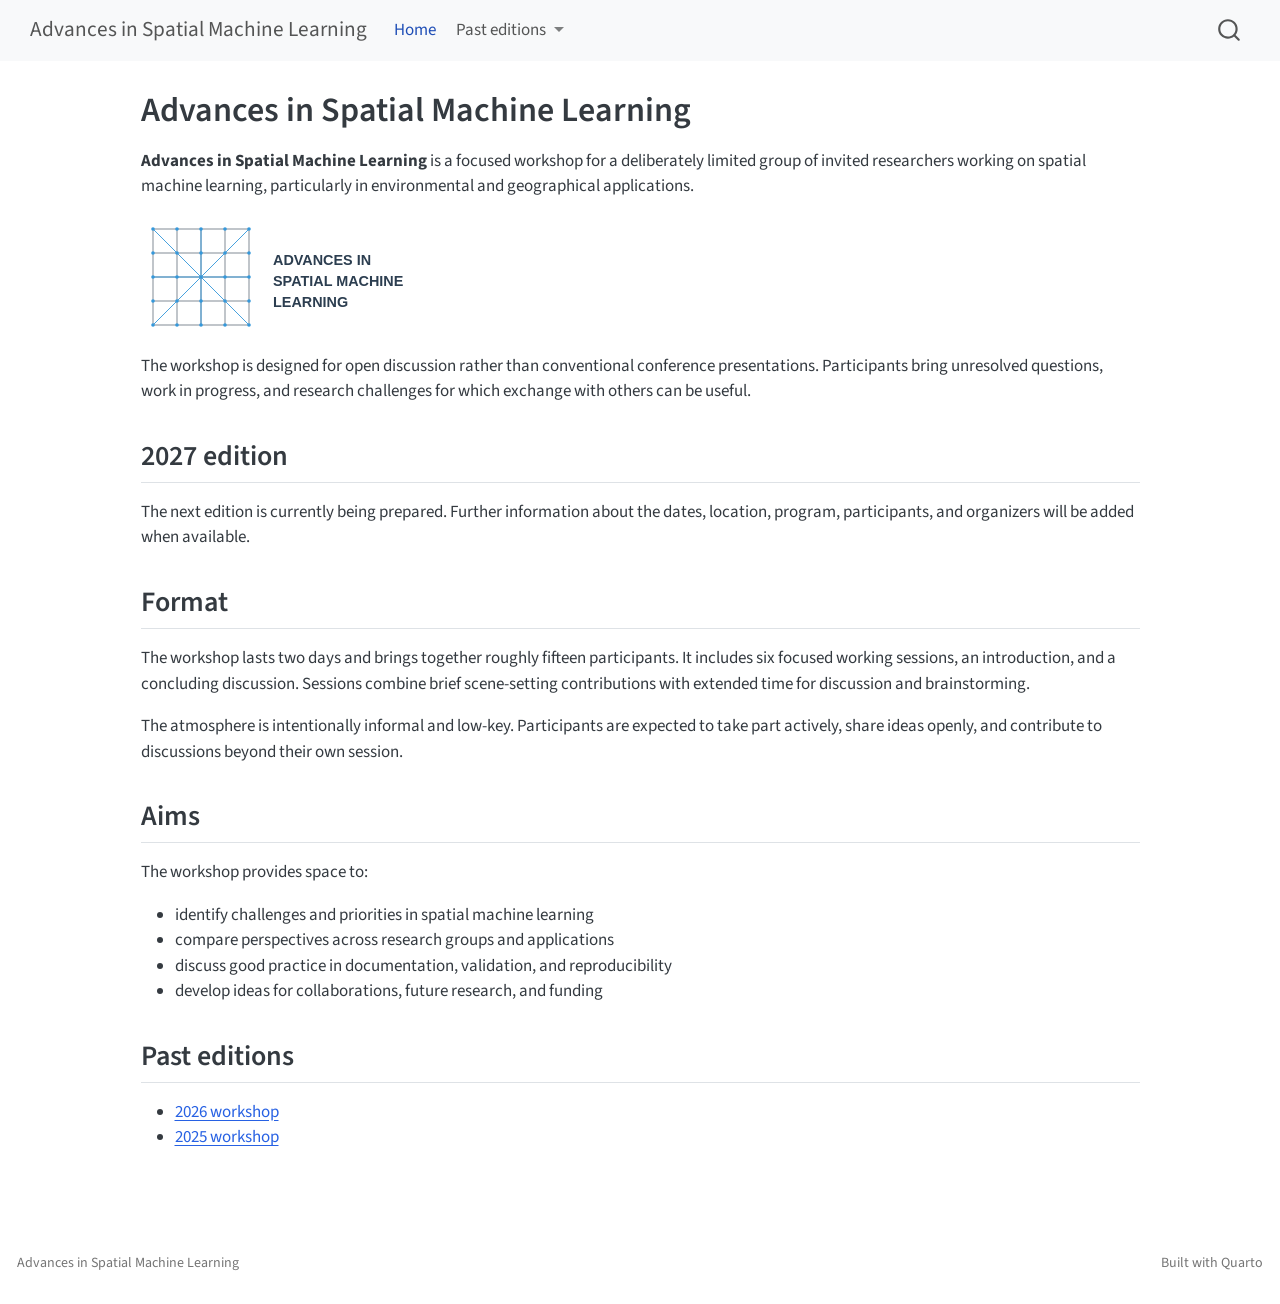
==== index.html @ 5c898c76 "Built site for gh-pages" ====
<!DOCTYPE html>
<html xmlns="http://www.w3.org/1999/xhtml" lang="en" xml:lang="en"><head>

<meta charset="utf-8">
<meta name="generator" content="quarto-1.10.18">

<meta name="viewport" content="width=device-width, initial-scale=1.0, user-scalable=yes">


<title>Advances in Spatial Machine Learning</title>
<style>
/* Default styles provided by pandoc.
** See https://pandoc.org/MANUAL.html#variables-for-html for config info.
*/
span.smallcaps{font-variant: small-caps;}
div.columns{display: flex; gap: 1.5em;}
div.column{flex: auto;}
@media screen {
div.columns{gap: min(4vw, 1.5em);}
div.column{overflow-x: auto;}
}
div.hanging-indent{margin-left: 1.5em; text-indent: -1.5em;}
ul.task-list{list-style: none;}
ul.task-list li input[type="checkbox"] {
  width: 0.8em;
  margin: 0 0.8em 0.2em -1em; /* quarto-specific, see https://github.com/quarto-dev/quarto-cli/issues/4556 */ 
  vertical-align: middle;
}
</style>


<script src="site_libs/quarto-nav/quarto-nav.js"></script>
<script src="site_libs/quarto-nav/headroom.min.js"></script>
<script src="site_libs/clipboard/clipboard.min.js"></script>
<script src="site_libs/quarto-search/autocomplete.umd.js"></script>
<script src="site_libs/quarto-search/fuse.min.js"></script>
<script src="site_libs/quarto-search/quarto-search.js"></script>
<meta name="quarto:offset" content="./">
<script src="site_libs/quarto-html/quarto.js" type="module"></script>
<script src="site_libs/quarto-html/tabsets/tabsets.js" type="module"></script>
<script src="site_libs/quarto-html/popper.min.js"></script>
<script src="site_libs/quarto-html/tippy.umd.min.js"></script>
<script src="site_libs/quarto-html/anchor.min.js"></script>
<link href="site_libs/quarto-html/tippy.css" rel="stylesheet">
<link href="site_libs/quarto-html/quarto-syntax-highlighting-64a204ab8560d761af7679ceaba22944.css" rel="stylesheet" id="quarto-text-highlighting-styles">
<script src="site_libs/bootstrap/bootstrap.min.js"></script>
<link href="site_libs/bootstrap/bootstrap-icons.css" rel="stylesheet">
<link href="site_libs/bootstrap/bootstrap-1e3fdc4ff9a377f138e6181d6a4bac58.min.css" rel="stylesheet" append-hash="true" id="quarto-bootstrap" data-mode="light">
<script id="quarto-search-options" type="application/json">{
  "location": "navbar",
  "copy-button": false,
  "collapse-after": 3,
  "panel-placement": "end",
  "type": "overlay",
  "limit": 50,
  "keyboard-shortcut": [
    "f",
    "/",
    "s"
  ],
  "show-item-context": false,
  "language": {
    "search-no-results-text": "No results",
    "search-matching-documents-text": "matching documents",
    "search-copy-link-title": "Copy link to search",
    "search-hide-matches-text": "Hide additional matches",
    "search-more-match-text": "more match in this document",
    "search-more-matches-text": "more matches in this document",
    "search-clear-button-title": "Clear",
    "search-text-placeholder": "",
    "search-detached-cancel-button-title": "Cancel",
    "search-submit-button-title": "Submit",
    "search-label": "Search"
  }
}</script>


<link rel="stylesheet" href="styles.css">
</head>

<body class="nav-fixed fullcontent quarto-light">

<div id="quarto-search-results"></div>
  <header id="quarto-header" class="headroom fixed-top">
    <nav class="navbar navbar-expand-lg " data-bs-theme="dark">
      <div class="navbar-container container-fluid">
      <div class="navbar-brand-container mx-auto">
    <a class="navbar-brand" href="./index.html">
    <span class="navbar-title">Advances in Spatial Machine Learning</span>
    </a>
  </div>
            <div id="quarto-search" class="" title="Search"></div>
          <button class="navbar-toggler" type="button" data-bs-toggle="collapse" data-bs-target="#navbarCollapse" aria-controls="navbarCollapse" role="menu" aria-expanded="false" aria-label="Toggle navigation" onclick="if (window.quartoToggleHeadroom) { window.quartoToggleHeadroom(); }">
  <span class="navbar-toggler-icon"></span>
</button>
          <div class="collapse navbar-collapse" id="navbarCollapse">
            <ul class="navbar-nav navbar-nav-scroll me-auto">
  <li class="nav-item">
    <a class="nav-link active" href="./index.html" aria-current="page"> 
<span class="menu-text">Home</span></a>
  </li>  
  <li class="nav-item dropdown ">
    <a class="nav-link dropdown-toggle" href="#" id="nav-menu-past-editions" role="link" data-bs-toggle="dropdown" aria-expanded="false">
 <span class="menu-text">Past editions</span>
    </a>
    <ul class="dropdown-menu" aria-labelledby="nav-menu-past-editions">    
        <li>
    <a class="dropdown-item" href="./2026.html">
 <span class="dropdown-text">2026 workshop</span></a>
  </li>  
        <li>
    <a class="dropdown-item" href="./2025.html">
 <span class="dropdown-text">2025 workshop</span></a>
  </li>  
    </ul>
  </li>
</ul>
          </div> <!-- /navcollapse -->
            <div class="quarto-navbar-tools">
</div>
      </div> <!-- /container-fluid -->
    </nav>
</header>
<!-- content -->
<div id="quarto-content" class="quarto-container page-columns page-rows-contents page-layout-article page-navbar">
<!-- sidebar -->
<!-- margin-sidebar -->
    
<!-- main -->
<main class="content" id="quarto-document-content">

<header id="title-block-header" class="quarto-title-block default">
<div class="quarto-title">
<h1 class="title">Advances in Spatial Machine Learning</h1>
</div>



<div class="quarto-title-meta">

    
  
    
  </div>
  


</header>


<p><strong>Advances in Spatial Machine Learning</strong> is a focused workshop for a deliberately limited group of invited researchers working on spatial machine learning, particularly in environmental and geographical applications.</p>
<p><img src="figs/spatial-ml-logo-horizontal.svg" class="img-fluid" alt="Advances in Spatial Machine Learning workshop logo" width="300"></p>
<p>The workshop is designed for open discussion rather than conventional conference presentations. Participants bring unresolved questions, work in progress, and research challenges for which exchange with others can be useful.</p>
<section id="edition" class="level2">
<h2 class="anchored" data-anchor-id="edition">2027 edition</h2>
<p>The next edition is currently being prepared. Further information about the dates, location, program, participants, and organizers will be added when available.</p>
</section>
<section id="format" class="level2">
<h2 class="anchored" data-anchor-id="format">Format</h2>
<p>The workshop lasts two days and brings together roughly fifteen participants. It includes six focused working sessions, an introduction, and a concluding discussion. Sessions combine brief scene-setting contributions with extended time for discussion and brainstorming.</p>
<p>The atmosphere is intentionally informal and low-key. Participants are expected to take part actively, share ideas openly, and contribute to discussions beyond their own session.</p>
</section>
<section id="aims" class="level2">
<h2 class="anchored" data-anchor-id="aims">Aims</h2>
<p>The workshop provides space to:</p>
<ul>
<li>identify challenges and priorities in spatial machine learning</li>
<li>compare perspectives across research groups and applications</li>
<li>discuss good practice in documentation, validation, and reproducibility</li>
<li>develop ideas for collaborations, future research, and funding</li>
</ul>
</section>
<section id="past-editions" class="level2">
<h2 class="anchored" data-anchor-id="past-editions">Past editions</h2>
<ul>
<li><a href="./2026.html">2026 workshop</a></li>
<li><a href="./2025.html">2025 workshop</a></li>
</ul>


</section>

</main> <!-- /main -->
<script id="quarto-html-after-body" type="application/javascript">
  window.document.addEventListener("DOMContentLoaded", function (event) {
    const icon = "";
    const anchorJS = new window.AnchorJS();
    anchorJS.options = {
      placement: 'right',
      icon: icon
    };
    anchorJS.add('.anchored');
    const isCodeAnnotation = (el) => {
      for (const clz of el.classList) {
        if (clz.startsWith('code-annotation-')) {                     
          return true;
        }
      }
      return false;
    }
    const onCopySuccess = function(e) {
      // button target
      const button = e.trigger;
      // don't keep focus
      button.blur();
      // flash "checked"
      button.classList.add('code-copy-button-checked');
      var currentTitle = button.getAttribute("title");
      button.setAttribute("title", "Copied!");
      let tooltip;
      if (window.bootstrap) {
        button.setAttribute("data-bs-toggle", "tooltip");
        button.setAttribute("data-bs-placement", "left");
        button.setAttribute("data-bs-title", "Copied!");
        tooltip = new bootstrap.Tooltip(button, 
          { trigger: "manual", 
            customClass: "code-copy-button-tooltip",
            offset: [0, -8]});
        tooltip.show();    
      }
      setTimeout(function() {
        if (tooltip) {
          tooltip.hide();
          button.removeAttribute("data-bs-title");
          button.removeAttribute("data-bs-toggle");
          button.removeAttribute("data-bs-placement");
        }
        button.setAttribute("title", currentTitle);
        button.classList.remove('code-copy-button-checked');
      }, 1000);
      // clear code selection
      e.clearSelection();
    }
    const getTextToCopy = function(trigger) {
      const outerScaffold = trigger.parentElement.cloneNode(true);
      const codeEl = outerScaffold.querySelector('code');
      for (const childEl of codeEl.children) {
        if (isCodeAnnotation(childEl)) {
          childEl.remove();
        }
      }
      return codeEl.innerText;
    }
    const clipboard = new window.ClipboardJS('.code-copy-button:not([data-in-quarto-modal])', {
      text: getTextToCopy
    });
    clipboard.on('success', onCopySuccess);
    if (window.document.getElementById('quarto-embedded-source-code-modal')) {
      const clipboardModal = new window.ClipboardJS('.code-copy-button[data-in-quarto-modal]', {
        text: getTextToCopy,
        container: window.document.getElementById('quarto-embedded-source-code-modal')
      });
      clipboardModal.on('success', onCopySuccess);
    }
      var localhostRegex = new RegExp(/^(?:http|https):\/\/localhost\:?[0-9]*\//);
      var mailtoRegex = new RegExp(/^mailto:/);
        var filterRegex = new RegExp("https:\/\/advsml\.github\.io\/");
      var isInternal = (href) => {
          return filterRegex.test(href) || localhostRegex.test(href) || mailtoRegex.test(href);
      }
      // Inspect non-navigation links and adorn them if external
     var links = window.document.querySelectorAll('a[href]:not(.nav-link):not(.navbar-brand):not(.toc-action):not(.sidebar-link):not(.sidebar-item-toggle):not(.pagination-link):not(.no-external):not([aria-hidden]):not(.dropdown-item):not(.quarto-navigation-tool):not(.about-link)');
      for (var i=0; i<links.length; i++) {
        const link = links[i];
        if (!isInternal(link.href)) {
          // undo the damage that might have been done by quarto-nav.js in the case of
          // links that we want to consider external
          if (link.dataset.originalHref !== undefined) {
            link.href = link.dataset.originalHref;
          }
        }
      }
    function tippyHover(el, contentFn, onTriggerFn, onUntriggerFn) {
      const config = {
        allowHTML: true,
        maxWidth: 500,
        delay: 100,
        arrow: false,
        appendTo: function(el) {
            return el.parentElement;
        },
        interactive: true,
        interactiveBorder: 10,
        theme: 'quarto',
        placement: 'bottom-start',
      };
      if (contentFn) {
        config.content = contentFn;
      }
      if (onTriggerFn) {
        config.onTrigger = onTriggerFn;
      }
      if (onUntriggerFn) {
        config.onUntrigger = onUntriggerFn;
      }
      window.tippy(el, config); 
    }
    const noterefs = window.document.querySelectorAll('a[role="doc-noteref"]');
    for (var i=0; i<noterefs.length; i++) {
      const ref = noterefs[i];
      tippyHover(ref, function() {
        // use id or data attribute instead here
        let href = ref.getAttribute('data-footnote-href') || ref.getAttribute('href');
        try { href = new URL(href).hash; } catch {}
        const id = href.replace(/^#\/?/, "");
        const note = window.document.getElementById(id);
        if (note) {
          return note.innerHTML;
        } else {
          return "";
        }
      });
    }
    const xrefs = window.document.querySelectorAll('a.quarto-xref');
    const processXRef = (id, note) => {
      // Strip column container classes
      const stripColumnClz = (el) => {
        el.classList.remove("page-full", "page-columns");
        if (el.children) {
          for (const child of el.children) {
            stripColumnClz(child);
          }
        }
      }
      stripColumnClz(note)
      if (id === null || id.startsWith('sec-')) {
        // Special case sections, only their first couple elements
        const container = document.createElement("div");
        if (note.children && note.children.length > 2) {
          container.appendChild(note.children[0].cloneNode(true));
          for (let i = 1; i < note.children.length; i++) {
            const child = note.children[i];
            if (child.tagName === "P" && child.innerText === "") {
              continue;
            } else {
              container.appendChild(child.cloneNode(true));
              break;
            }
          }
          if (window.Quarto?.typesetMath) {
            window.Quarto.typesetMath(container);
          }
          return container.innerHTML
        } else {
          if (window.Quarto?.typesetMath) {
            window.Quarto.typesetMath(note);
          }
          return note.innerHTML;
        }
      } else {
        // Remove any anchor links if they are present
        const anchorLink = note.querySelector('a.anchorjs-link');
        if (anchorLink) {
          anchorLink.remove();
        }
        if (window.Quarto?.typesetMath) {
          window.Quarto.typesetMath(note);
        }
        if (note.classList.contains("callout")) {
          return note.outerHTML;
        } else {
          return note.innerHTML;
        }
      }
    }
    for (var i=0; i<xrefs.length; i++) {
      const xref = xrefs[i];
      tippyHover(xref, undefined, function(instance) {
        instance.disable();
        let url = xref.getAttribute('href');
        let hash = undefined; 
        if (url.startsWith('#')) {
          hash = url;
        } else {
          try { hash = new URL(url).hash; } catch {}
        }
        if (hash) {
          const id = hash.replace(/^#\/?/, "");
          const note = window.document.getElementById(id);
          if (note !== null) {
            try {
              const html = processXRef(id, note.cloneNode(true));
              instance.setContent(html);
            } finally {
              instance.enable();
              instance.show();
            }
          } else {
            // See if we can fetch this
            fetch(url.split('#')[0])
            .then(res => res.text())
            .then(html => {
              const parser = new DOMParser();
              const htmlDoc = parser.parseFromString(html, "text/html");
              const note = htmlDoc.getElementById(id);
              if (note !== null) {
                const html = processXRef(id, note);
                instance.setContent(html);
              } 
            }).finally(() => {
              instance.enable();
              instance.show();
            });
          }
        } else {
          // See if we can fetch a full url (with no hash to target)
          // This is a special case and we should probably do some content thinning / targeting
          fetch(url)
          .then(res => res.text())
          .then(html => {
            const parser = new DOMParser();
            const htmlDoc = parser.parseFromString(html, "text/html");
            const note = htmlDoc.querySelector('main.content');
            if (note !== null) {
              // This should only happen for chapter cross references
              // (since there is no id in the URL)
              // remove the first header
              if (note.children.length > 0 && note.children[0].tagName === "HEADER") {
                note.children[0].remove();
              }
              const html = processXRef(null, note);
              instance.setContent(html);
            } 
          }).finally(() => {
            instance.enable();
            instance.show();
          });
        }
      }, function(instance) {
      });
    }
        let selectedAnnoteEl;
        const selectorForAnnotation = ( cell, annotation) => {
          let cellAttr = 'data-code-cell="' + cell + '"';
          let lineAttr = 'data-code-annotation="' +  annotation + '"';
          const selector = 'span[' + cellAttr + '][' + lineAttr + ']';
          return selector;
        }
        const selectCodeLines = (annoteEl) => {
          const doc = window.document;
          const targetCell = annoteEl.getAttribute("data-target-cell");
          const targetAnnotation = annoteEl.getAttribute("data-target-annotation");
          const annoteSpan = window.document.querySelector(selectorForAnnotation(targetCell, targetAnnotation));
          const lines = annoteSpan.getAttribute("data-code-lines").split(",");
          const lineIds = lines.map((line) => {
            return targetCell + "-" + line;
          })
          let top = null;
          let height = null;
          let parent = null;
          if (lineIds.length > 0) {
              //compute the position of the single el (top and bottom and make a div)
              const el = window.document.getElementById(lineIds[0]);
              top = el.offsetTop;
              height = el.offsetHeight;
              parent = el.parentElement.parentElement;
            if (lineIds.length > 1) {
              const lastEl = window.document.getElementById(lineIds[lineIds.length - 1]);
              const bottom = lastEl.offsetTop + lastEl.offsetHeight;
              height = bottom - top;
            }
            if (top !== null && height !== null && parent !== null) {
              // cook up a div (if necessary) and position it 
              let div = window.document.getElementById("code-annotation-line-highlight");
              if (div === null) {
                div = window.document.createElement("div");
                div.setAttribute("id", "code-annotation-line-highlight");
                div.style.position = 'absolute';
                parent.appendChild(div);
              }
              div.style.top = top - 2 + "px";
              div.style.height = height + 4 + "px";
              div.style.left = 0;
              let gutterDiv = window.document.getElementById("code-annotation-line-highlight-gutter");
              if (gutterDiv === null) {
                gutterDiv = window.document.createElement("div");
                gutterDiv.setAttribute("id", "code-annotation-line-highlight-gutter");
                gutterDiv.style.position = 'absolute';
                const codeCell = window.document.getElementById(targetCell);
                const gutter = codeCell.querySelector('.code-annotation-gutter');
                gutter.appendChild(gutterDiv);
              }
              gutterDiv.style.top = top - 2 + "px";
              gutterDiv.style.height = height + 4 + "px";
            }
            selectedAnnoteEl = annoteEl;
          }
        };
        const unselectCodeLines = () => {
          const elementsIds = ["code-annotation-line-highlight", "code-annotation-line-highlight-gutter"];
          elementsIds.forEach((elId) => {
            const div = window.document.getElementById(elId);
            if (div) {
              div.remove();
            }
          });
          selectedAnnoteEl = undefined;
        };
          // Handle positioning of the toggle
      window.addEventListener(
        "resize",
        throttle(() => {
          elRect = undefined;
          if (selectedAnnoteEl) {
            selectCodeLines(selectedAnnoteEl);
          }
        }, 10)
      );
      function throttle(fn, ms) {
      let throttle = false;
      let timer;
        return (...args) => {
          if(!throttle) { // first call gets through
              fn.apply(this, args);
              throttle = true;
          } else { // all the others get throttled
              if(timer) clearTimeout(timer); // cancel #2
              timer = setTimeout(() => {
                fn.apply(this, args);
                timer = throttle = false;
              }, ms);
          }
        };
      }
        // Attach click handler to the DT
        const annoteDls = window.document.querySelectorAll('dt[data-target-cell]');
        for (const annoteDlNode of annoteDls) {
          annoteDlNode.addEventListener('click', (event) => {
            const clickedEl = event.target;
            if (clickedEl !== selectedAnnoteEl) {
              unselectCodeLines();
              const activeEl = window.document.querySelector('dt[data-target-cell].code-annotation-active');
              if (activeEl) {
                activeEl.classList.remove('code-annotation-active');
              }
              selectCodeLines(clickedEl);
              clickedEl.classList.add('code-annotation-active');
            } else {
              // Unselect the line
              unselectCodeLines();
              clickedEl.classList.remove('code-annotation-active');
            }
          });
        }
    const findCites = (el) => {
      const parentEl = el.parentElement;
      if (parentEl) {
        const cites = parentEl.dataset.cites;
        if (cites) {
          return {
            el,
            cites: cites.split(' ')
          };
        } else {
          return findCites(el.parentElement)
        }
      } else {
        return undefined;
      }
    };
    var bibliorefs = window.document.querySelectorAll('a[role="doc-biblioref"]');
    for (var i=0; i<bibliorefs.length; i++) {
      const ref = bibliorefs[i];
      const citeInfo = findCites(ref);
      if (citeInfo) {
        tippyHover(citeInfo.el, function() {
          var popup = window.document.createElement('div');
          citeInfo.cites.forEach(function(cite) {
            var citeDiv = window.document.createElement('div');
            citeDiv.classList.add('hanging-indent');
            citeDiv.classList.add('csl-entry');
            var biblioDiv = window.document.getElementById('ref-' + cite);
            if (biblioDiv) {
              citeDiv.innerHTML = biblioDiv.innerHTML;
            }
            popup.appendChild(citeDiv);
          });
          return popup.innerHTML;
        });
      }
    }
  });
  </script>
</div> <!-- /content -->
<footer class="footer">
  <div class="nav-footer">
    <div class="nav-footer-left">
<p>Advances in Spatial Machine Learning</p>
</div>   
    <div class="nav-footer-center">
      &nbsp;
    </div>
    <div class="nav-footer-right">
<p>Built with Quarto</p>
</div>
  </div>
</footer>




</body></html>
---- site_libs/quarto-html/tippy.css ----
.tippy-box[data-animation=fade][data-state=hidden]{opacity:0}[data-tippy-root]{max-width:calc(100vw - 10px)}.tippy-box{position:relative;background-color:#333;color:#fff;border-radius:4px;font-size:14px;line-height:1.4;white-space:normal;outline:0;transition-property:transform,visibility,opacity}.tippy-box[data-placement^=top]>.tippy-arrow{bottom:0}.tippy-box[data-placement^=top]>.tippy-arrow:before{bottom:-7px;left:0;border-width:8px 8px 0;border-top-color:initial;transform-origin:center top}.tippy-box[data-placement^=bottom]>.tippy-arrow{top:0}.tippy-box[data-placement^=bottom]>.tippy-arrow:before{top:-7px;left:0;border-width:0 8px 8px;border-bottom-color:initial;transform-origin:center bottom}.tippy-box[data-placement^=left]>.tippy-arrow{right:0}.tippy-box[data-placement^=left]>.tippy-arrow:before{border-width:8px 0 8px 8px;border-left-color:initial;right:-7px;transform-origin:center left}.tippy-box[data-placement^=right]>.tippy-arrow{left:0}.tippy-box[data-placement^=right]>.tippy-arrow:before{left:-7px;border-width:8px 8px 8px 0;border-right-color:initial;transform-origin:center right}.tippy-box[data-inertia][data-state=visible]{transition-timing-function:cubic-bezier(.54,1.5,.38,1.11)}.tippy-arrow{width:16px;height:16px;color:#333}.tippy-arrow:before{content:"";position:absolute;border-color:transparent;border-style:solid}.tippy-content{position:relative;padding:5px 9px;z-index:1}
---- site_libs/quarto-html/quarto-syntax-highlighting-64a204ab8560d761af7679ceaba22944.css ----
/* quarto syntax highlight colors */
:root {
  --quarto-hl-ot-color: #003B4F;
  --quarto-hl-at-color: #657422;
  --quarto-hl-ss-color: #20794D;
  --quarto-hl-an-color: #5E5E5E;
  --quarto-hl-fu-color: #4758AB;
  --quarto-hl-st-color: #20794D;
  --quarto-hl-cf-color: #003B4F;
  --quarto-hl-op-color: #5E5E5E;
  --quarto-hl-er-color: #AD0000;
  --quarto-hl-bn-color: #AD0000;
  --quarto-hl-al-color: #AD0000;
  --quarto-hl-va-color: #111111;
  --quarto-hl-bu-color: inherit;
  --quarto-hl-ex-color: inherit;
  --quarto-hl-pp-color: #AD0000;
  --quarto-hl-in-color: #5E5E5E;
  --quarto-hl-vs-color: #20794D;
  --quarto-hl-wa-color: #5E5E5E;
  --quarto-hl-do-color: #5E5E5E;
  --quarto-hl-im-color: #00769E;
  --quarto-hl-ch-color: #20794D;
  --quarto-hl-dt-color: #AD0000;
  --quarto-hl-fl-color: #AD0000;
  --quarto-hl-co-color: #5E5E5E;
  --quarto-hl-cv-color: #5E5E5E;
  --quarto-hl-cn-color: #8f5902;
  --quarto-hl-sc-color: #5E5E5E;
  --quarto-hl-dv-color: #AD0000;
  --quarto-hl-kw-color: #003B4F;
}

/* other quarto variables */
:root {
  --quarto-font-monospace: SFMono-Regular, Menlo, Monaco, Consolas, "Liberation Mono", "Courier New", monospace;
}

/* syntax highlight based on Pandoc's rules */
pre > code.sourceCode > span {
  color: #003B4F;
}

code.sourceCode > span {
  color: #003B4F;
}

div.sourceCode,
div.sourceCode pre.sourceCode {
  color: #003B4F;
}

/* Normal */
code span {
  color: #003B4F;
}

/* Alert */
code span.al {
  color: #AD0000;
  font-style: inherit;
}

/* Annotation */
code span.an {
  color: #5E5E5E;
  font-style: inherit;
}

/* Attribute */
code span.at {
  color: #657422;
  font-style: inherit;
}

/* BaseN */
code span.bn {
  color: #AD0000;
  font-style: inherit;
}

/* BuiltIn */
code span.bu {
  font-style: inherit;
}

/* ControlFlow */
code span.cf {
  color: #003B4F;
  font-weight: bold;
  font-style: inherit;
}

/* Char */
code span.ch {
  color: #20794D;
  font-style: inherit;
}

/* Constant */
code span.cn {
  color: #8f5902;
  font-style: inherit;
}

/* Comment */
code span.co {
  color: #5E5E5E;
  font-style: inherit;
}

/* CommentVar */
code span.cv {
  color: #5E5E5E;
  font-style: italic;
}

/* Documentation */
code span.do {
  color: #5E5E5E;
  font-style: italic;
}

/* DataType */
code span.dt {
  color: #AD0000;
  font-style: inherit;
}

/* DecVal */
code span.dv {
  color: #AD0000;
  font-style: inherit;
}

/* Error */
code span.er {
  color: #AD0000;
  font-style: inherit;
}

/* Extension */
code span.ex {
  font-style: inherit;
}

/* Float */
code span.fl {
  color: #AD0000;
  font-style: inherit;
}

/* Function */
code span.fu {
  color: #4758AB;
  font-style: inherit;
}

/* Import */
code span.im {
  color: #00769E;
  font-style: inherit;
}

/* Information */
code span.in {
  color: #5E5E5E;
  font-style: inherit;
}

/* Keyword */
code span.kw {
  color: #003B4F;
  font-weight: bold;
  font-style: inherit;
}

/* Operator */
code span.op {
  color: #5E5E5E;
  font-style: inherit;
}

/* Other */
code span.ot {
  color: #003B4F;
  font-style: inherit;
}

/* Preprocessor */
code span.pp {
  color: #AD0000;
  font-style: inherit;
}

/* SpecialChar */
code span.sc {
  color: #5E5E5E;
  font-style: inherit;
}

/* SpecialString */
code span.ss {
  color: #20794D;
  font-style: inherit;
}

/* String */
code span.st {
  color: #20794D;
  font-style: inherit;
}

/* Variable */
code span.va {
  color: #111111;
  font-style: inherit;
}

/* VerbatimString */
code span.vs {
  color: #20794D;
  font-style: inherit;
}

/* Warning */
code span.wa {
  color: #5E5E5E;
  font-style: italic;
}

.prevent-inlining {
  content: "</";
}

/*# sourceMappingURL=9d8d5bb603a83b8298b89080a598c93b.css.map */
---- styles.css ----
/* css styles */
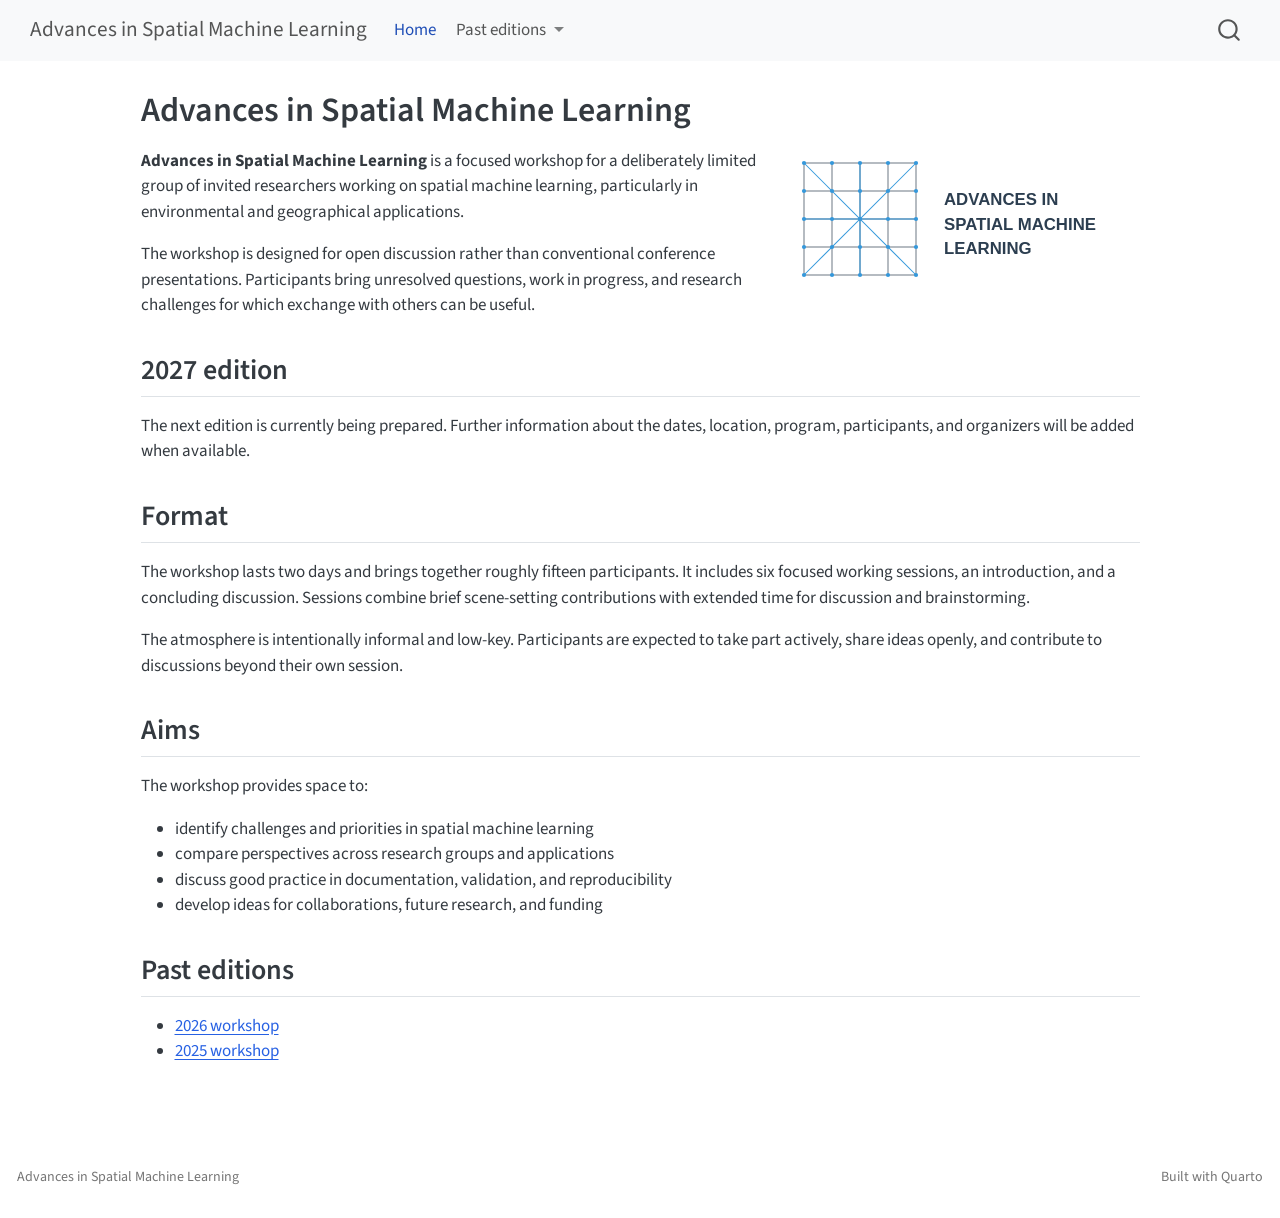
==== commit 398eee6e: "Built site for gh-pages" ====
--- a/index.html
+++ b/index.html
@@ -148,8 +148,8 @@
 </header>
 
 
+<p><img src="figs/spatial-ml-logo-horizontal.svg" align="right" alt="Advances in Spatial Machine Learning workshop logo" width="350"></p>
 <p><strong>Advances in Spatial Machine Learning</strong> is a focused workshop for a deliberately limited group of invited researchers working on spatial machine learning, particularly in environmental and geographical applications.</p>
-<p><img src="figs/spatial-ml-logo-horizontal.svg" class="img-fluid" alt="Advances in Spatial Machine Learning workshop logo" width="300"></p>
 <p>The workshop is designed for open discussion rather than conventional conference presentations. Participants bring unresolved questions, work in progress, and research challenges for which exchange with others can be useful.</p>
 <section id="edition" class="level2">
 <h2 class="anchored" data-anchor-id="edition">2027 edition</h2>
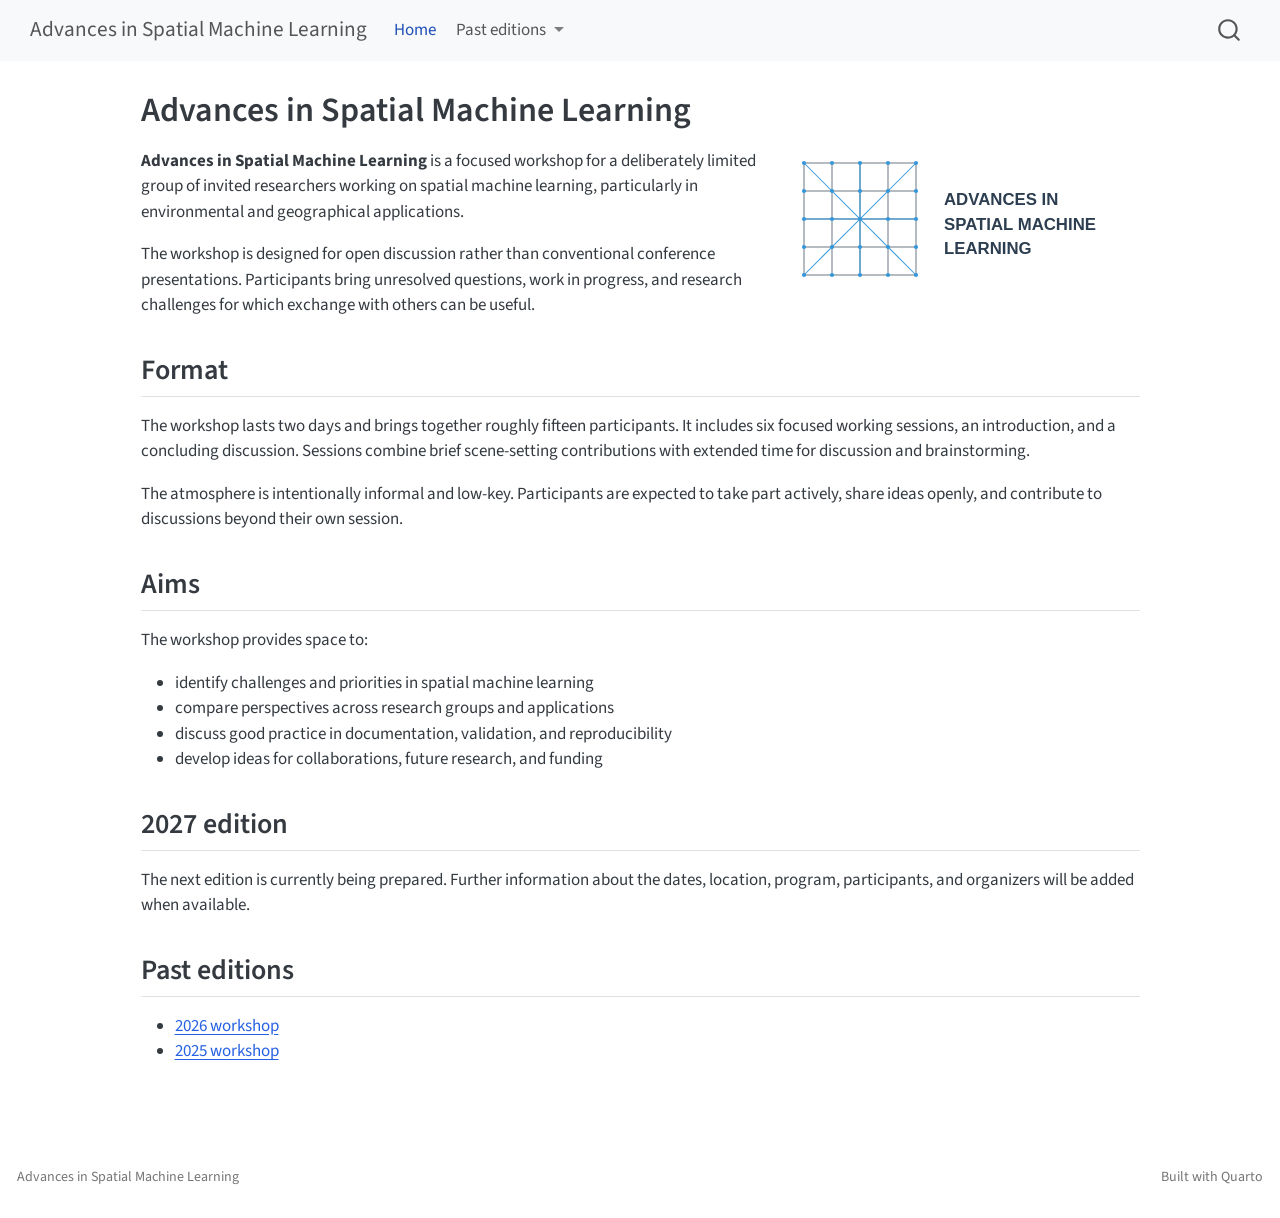
==== commit 5d8776b9: "Built site for gh-pages" ====
--- a/index.html
+++ b/index.html
@@ -151,10 +151,6 @@
 <p><img src="figs/spatial-ml-logo-horizontal.svg" align="right" alt="Advances in Spatial Machine Learning workshop logo" width="350"></p>
 <p><strong>Advances in Spatial Machine Learning</strong> is a focused workshop for a deliberately limited group of invited researchers working on spatial machine learning, particularly in environmental and geographical applications.</p>
 <p>The workshop is designed for open discussion rather than conventional conference presentations. Participants bring unresolved questions, work in progress, and research challenges for which exchange with others can be useful.</p>
-<section id="edition" class="level2">
-<h2 class="anchored" data-anchor-id="edition">2027 edition</h2>
-<p>The next edition is currently being prepared. Further information about the dates, location, program, participants, and organizers will be added when available.</p>
-</section>
 <section id="format" class="level2">
 <h2 class="anchored" data-anchor-id="format">Format</h2>
 <p>The workshop lasts two days and brings together roughly fifteen participants. It includes six focused working sessions, an introduction, and a concluding discussion. Sessions combine brief scene-setting contributions with extended time for discussion and brainstorming.</p>
@@ -169,6 +165,10 @@
 <li>discuss good practice in documentation, validation, and reproducibility</li>
 <li>develop ideas for collaborations, future research, and funding</li>
 </ul>
+</section>
+<section id="edition" class="level2">
+<h2 class="anchored" data-anchor-id="edition">2027 edition</h2>
+<p>The next edition is currently being prepared. Further information about the dates, location, program, participants, and organizers will be added when available.</p>
 </section>
 <section id="past-editions" class="level2">
 <h2 class="anchored" data-anchor-id="past-editions">Past editions</h2>
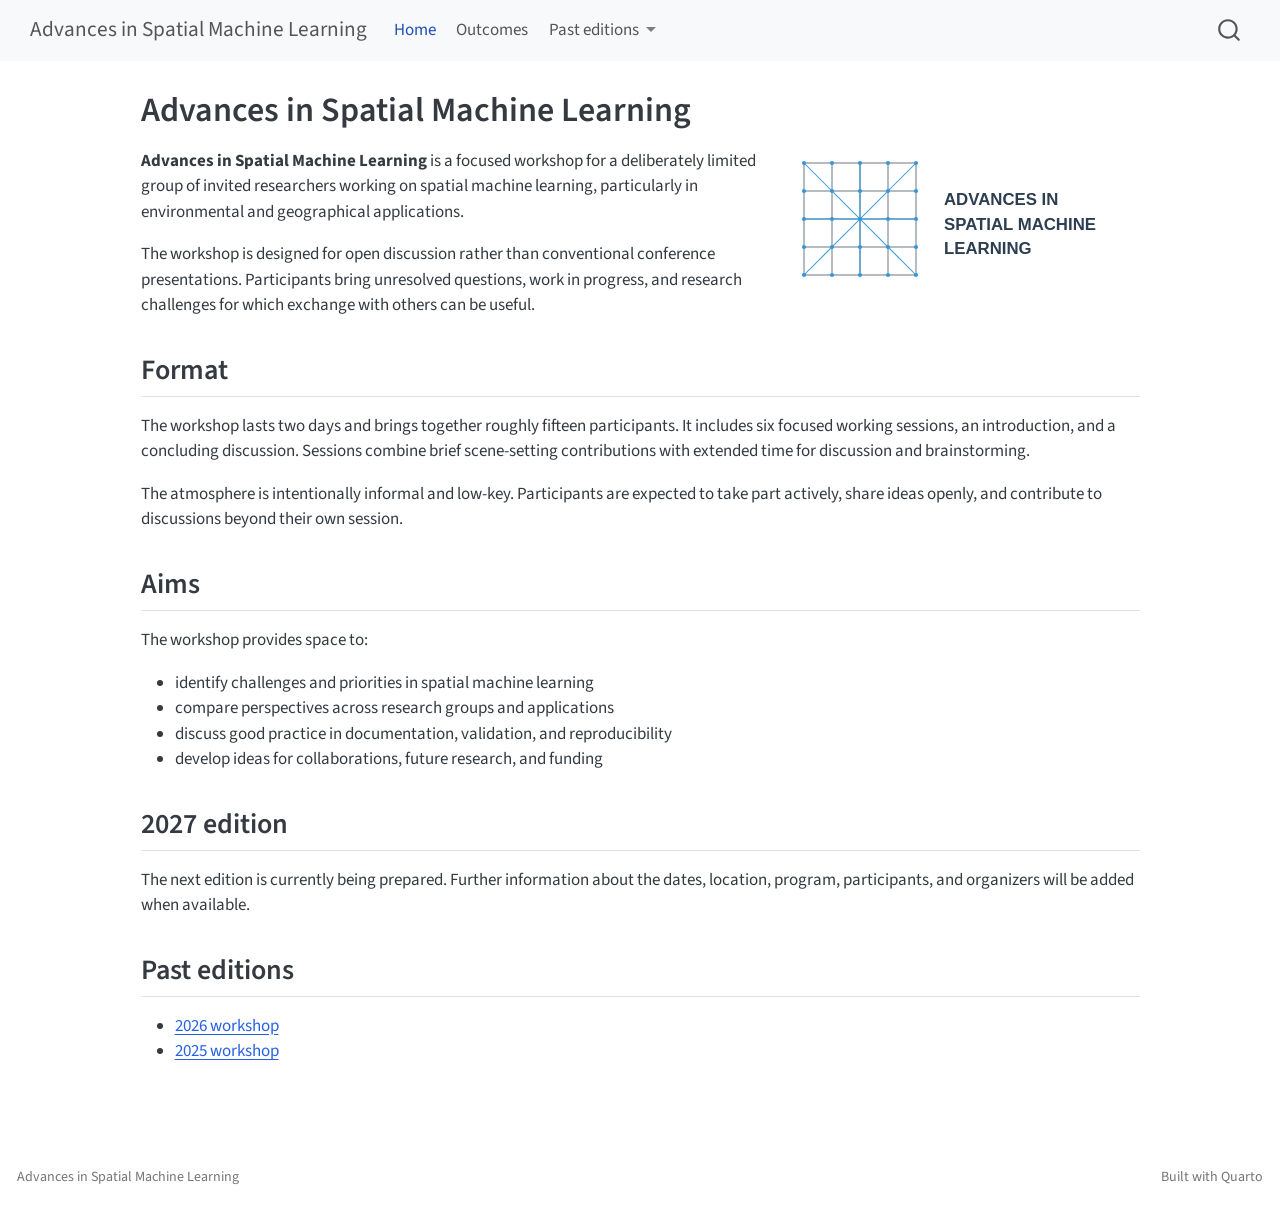
==== commit 95d5229b: "Built site for gh-pages" ====
--- a/index.html
+++ b/index.html
@@ -98,6 +98,10 @@
   <li class="nav-item">
     <a class="nav-link active" href="./index.html" aria-current="page"> 
 <span class="menu-text">Home</span></a>
+  </li>  
+  <li class="nav-item">
+    <a class="nav-link" href="./outcomes.html"> 
+<span class="menu-text">Outcomes</span></a>
   </li>  
   <li class="nav-item dropdown ">
     <a class="nav-link dropdown-toggle" href="#" id="nav-menu-past-editions" role="link" data-bs-toggle="dropdown" aria-expanded="false">
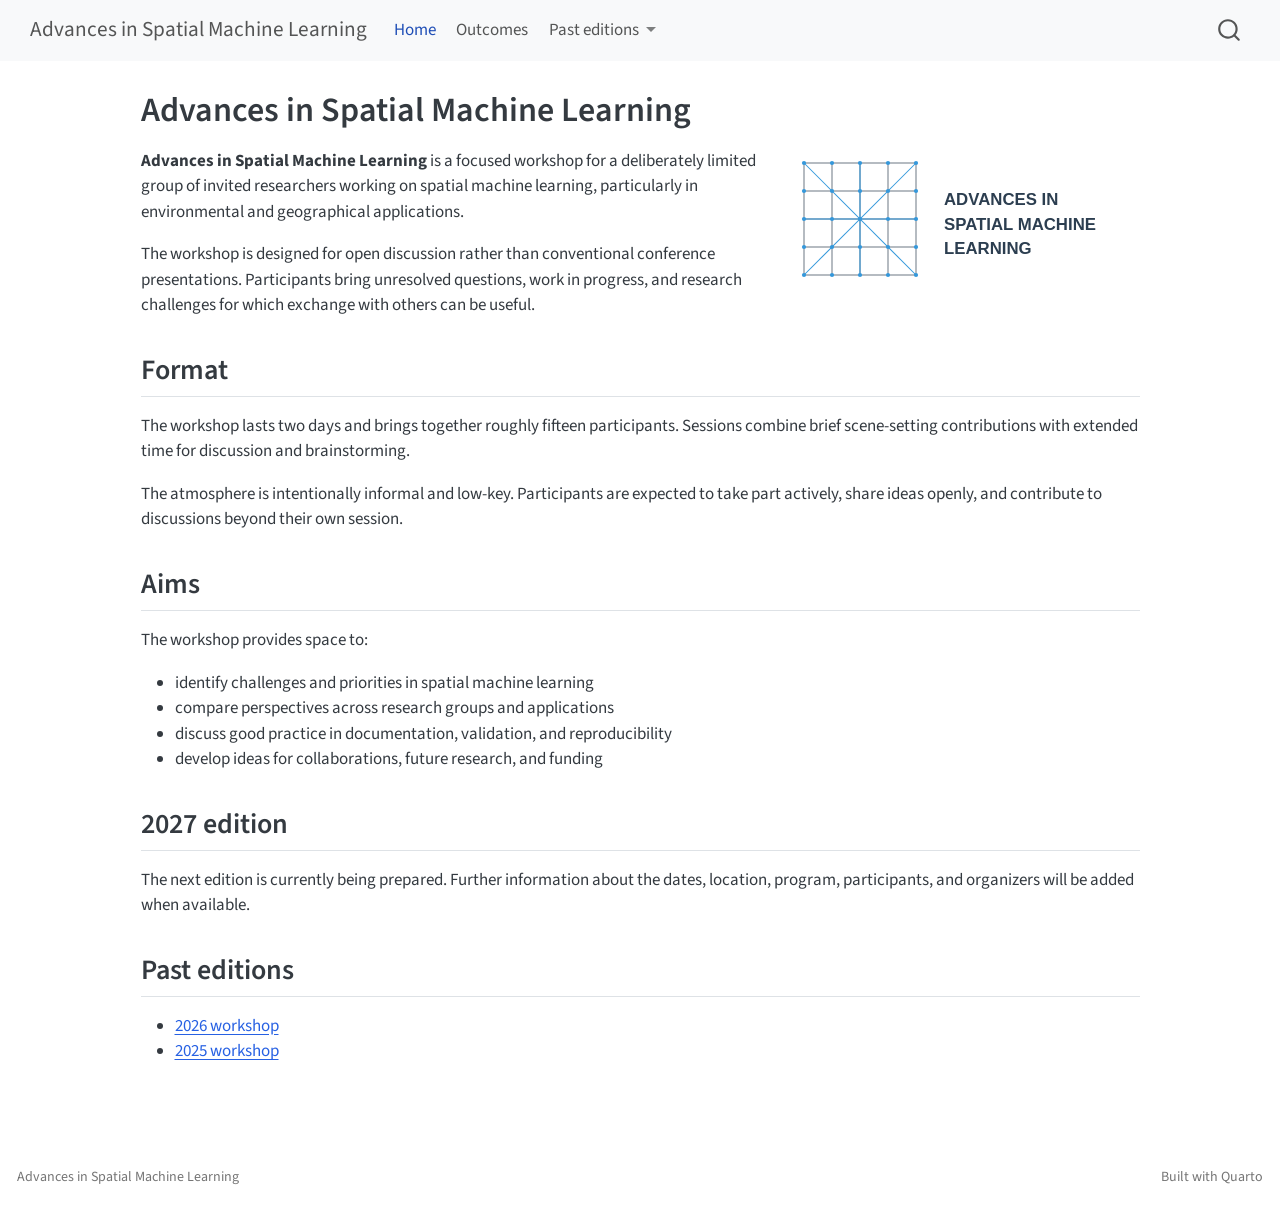
==== commit 2489dfe1: "Built site for gh-pages" ====
--- a/index.html
+++ b/index.html
@@ -157,7 +157,7 @@
 <p>The workshop is designed for open discussion rather than conventional conference presentations. Participants bring unresolved questions, work in progress, and research challenges for which exchange with others can be useful.</p>
 <section id="format" class="level2">
 <h2 class="anchored" data-anchor-id="format">Format</h2>
-<p>The workshop lasts two days and brings together roughly fifteen participants. It includes six focused working sessions, an introduction, and a concluding discussion. Sessions combine brief scene-setting contributions with extended time for discussion and brainstorming.</p>
+<p>The workshop lasts two days and brings together roughly fifteen participants. <!--It includes six focused working sessions, an introduction, and a concluding discussion.--> Sessions combine brief scene-setting contributions with extended time for discussion and brainstorming.</p>
 <p>The atmosphere is intentionally informal and low-key. Participants are expected to take part actively, share ideas openly, and contribute to discussions beyond their own session.</p>
 </section>
 <section id="aims" class="level2">
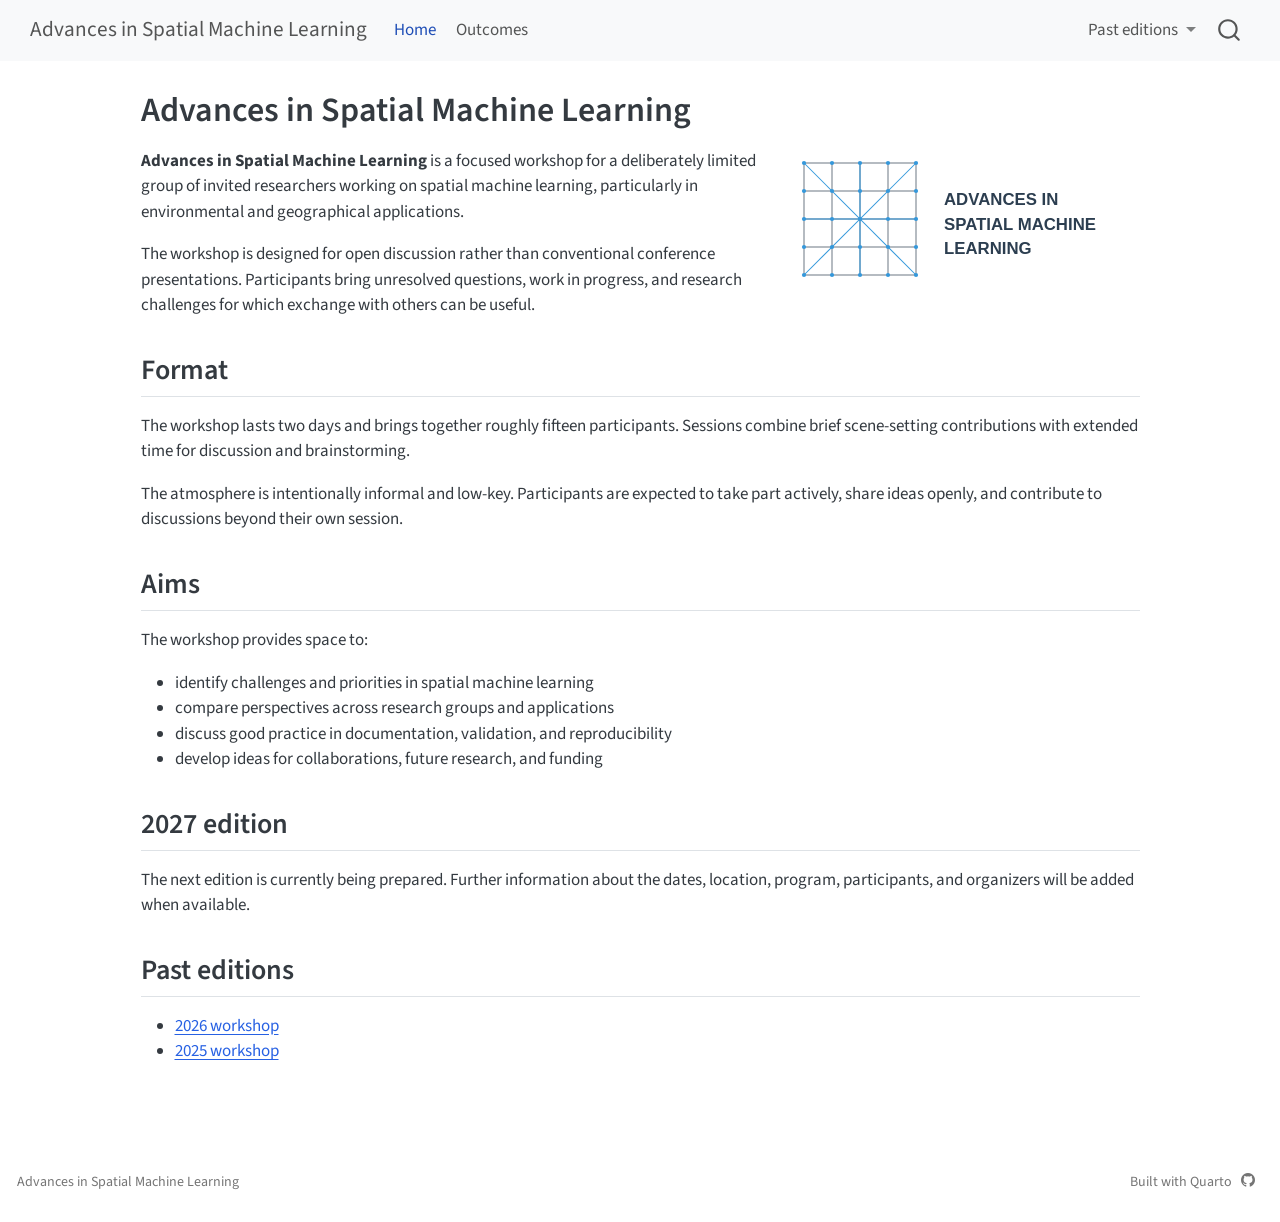
==== commit e3ce8f7d: "Built site for gh-pages" ====
--- a/index.html
+++ b/index.html
@@ -2,7 +2,7 @@
 <html xmlns="http://www.w3.org/1999/xhtml" lang="en" xml:lang="en"><head>
 
 <meta charset="utf-8">
-<meta name="generator" content="quarto-1.10.18">
+<meta name="generator" content="quarto-1.11.9">
 
 <meta name="viewport" content="width=device-width, initial-scale=1.0, user-scalable=yes">
 
@@ -38,14 +38,15 @@
 <meta name="quarto:offset" content="./">
 <script src="site_libs/quarto-html/quarto.js" type="module"></script>
 <script src="site_libs/quarto-html/tabsets/tabsets.js" type="module"></script>
+<script src="site_libs/quarto-html/scrollable-regions/scrollable-regions.js" type="module"></script>
 <script src="site_libs/quarto-html/popper.min.js"></script>
 <script src="site_libs/quarto-html/tippy.umd.min.js"></script>
 <script src="site_libs/quarto-html/anchor.min.js"></script>
 <link href="site_libs/quarto-html/tippy.css" rel="stylesheet">
-<link href="site_libs/quarto-html/quarto-syntax-highlighting-64a204ab8560d761af7679ceaba22944.css" rel="stylesheet" id="quarto-text-highlighting-styles">
+<link href="site_libs/quarto-html/quarto-syntax-highlighting-63b5708e65d6cd79cd7618c58d0c21e7.css" rel="stylesheet" id="quarto-text-highlighting-styles">
 <script src="site_libs/bootstrap/bootstrap.min.js"></script>
 <link href="site_libs/bootstrap/bootstrap-icons.css" rel="stylesheet">
-<link href="site_libs/bootstrap/bootstrap-1e3fdc4ff9a377f138e6181d6a4bac58.min.css" rel="stylesheet" append-hash="true" id="quarto-bootstrap" data-mode="light">
+<link href="site_libs/bootstrap/bootstrap-656bcca7f8d9086f250f7ab4b73faee2.min.css" rel="stylesheet" append-hash="true" id="quarto-bootstrap" data-mode="light">
 <script id="quarto-search-options" type="application/json">{
   "location": "navbar",
   "copy-button": false,
@@ -78,19 +79,18 @@
 <link rel="stylesheet" href="styles.css">
 </head>
 
-<body class="nav-fixed fullcontent quarto-light">
+<body class="nav-fixed fullcontent quarto-light"><a id="quarto-skip-link" class="visually-hidden-focusable" href="#quarto-document-content">Skip to main content</a>
 
 <div id="quarto-search-results"></div>
   <header id="quarto-header" class="headroom fixed-top">
-    <nav class="navbar navbar-expand-lg " data-bs-theme="dark">
+    <nav class="navbar navbar-expand-lg " data-bs-theme="dark" aria-label="Site">
       <div class="navbar-container container-fluid">
       <div class="navbar-brand-container mx-auto">
     <a class="navbar-brand" href="./index.html">
     <span class="navbar-title">Advances in Spatial Machine Learning</span>
     </a>
   </div>
-            <div id="quarto-search" class="" title="Search"></div>
-          <button class="navbar-toggler" type="button" data-bs-toggle="collapse" data-bs-target="#navbarCollapse" aria-controls="navbarCollapse" role="menu" aria-expanded="false" aria-label="Toggle navigation" onclick="if (window.quartoToggleHeadroom) { window.quartoToggleHeadroom(); }">
+          <button class="navbar-toggler" type="button" data-bs-toggle="collapse" data-bs-target="#navbarCollapse" aria-controls="navbarCollapse" aria-expanded="false" aria-label="Toggle navigation" onclick="if (window.quartoToggleHeadroom) { window.quartoToggleHeadroom(); }">
   <span class="navbar-toggler-icon"></span>
 </button>
           <div class="collapse navbar-collapse" id="navbarCollapse">
@@ -103,11 +103,13 @@
     <a class="nav-link" href="./outcomes.html"> 
 <span class="menu-text">Outcomes</span></a>
   </li>  
+</ul>
+            <ul class="navbar-nav navbar-nav-scroll ms-auto">
   <li class="nav-item dropdown ">
     <a class="nav-link dropdown-toggle" href="#" id="nav-menu-past-editions" role="link" data-bs-toggle="dropdown" aria-expanded="false">
  <span class="menu-text">Past editions</span>
     </a>
-    <ul class="dropdown-menu" aria-labelledby="nav-menu-past-editions">    
+    <ul class="dropdown-menu dropdown-menu-end" aria-labelledby="nav-menu-past-editions">    
         <li>
     <a class="dropdown-item" href="./2026.html">
  <span class="dropdown-text">2026 workshop</span></a>
@@ -122,6 +124,7 @@
           </div> <!-- /navcollapse -->
             <div class="quarto-navbar-tools">
 </div>
+            <div id="quarto-search" class="" title="Search"></div>
       </div> <!-- /container-fluid -->
     </nav>
 </header>
@@ -131,7 +134,7 @@
 <!-- margin-sidebar -->
     
 <!-- main -->
-<main class="content" id="quarto-document-content">
+<main class="content" id="quarto-document-content" tabindex="-1">
 
 <header id="title-block-header" class="quarto-title-block default">
 <div class="quarto-title">
@@ -263,7 +266,8 @@
           return filterRegex.test(href) || localhostRegex.test(href) || mailtoRegex.test(href);
       }
       // Inspect non-navigation links and adorn them if external
-     var links = window.document.querySelectorAll('a[href]:not(.nav-link):not(.navbar-brand):not(.toc-action):not(.sidebar-link):not(.sidebar-item-toggle):not(.pagination-link):not(.no-external):not([aria-hidden]):not(.dropdown-item):not(.quarto-navigation-tool):not(.about-link)');
+      window.quartoDecorateExternalLinks = function (root) {
+     var links = (root || window.document).querySelectorAll('a[href]:not(.nav-link):not(.navbar-brand):not(.toc-action):not(.sidebar-link):not(.sidebar-item-toggle):not(.pagination-link):not(.no-external):not([aria-hidden]):not(.dropdown-item):not(.quarto-navigation-tool):not(.about-link)');
       for (var i=0; i<links.length; i++) {
         const link = links[i];
         if (!isInternal(link.href)) {
@@ -272,8 +276,69 @@
           if (link.dataset.originalHref !== undefined) {
             link.href = link.dataset.originalHref;
           }
-        }
-      }
+          if (!link.classList.contains('no-external-icon')) {
+          }
+        }
+      }
+      };
+      window.quartoDecorateExternalLinks(window.document);
+    // Esc closes the popup (WCAG 1.4.13) and focus leaving both trigger and
+    // popup closes it (WCAG 2.4.11); tippy handles neither for interactive popups.
+    const hideOnEscAndFocusOut = {
+      name: 'hideOnEscAndFocusOut',
+      defaultValue: true,
+      fn(instance) {
+        const dismiss = () => {
+          // A show scheduled by the trigger delay would otherwise reopen it
+          instance.clearDelayTimeouts();
+          instance.hide();
+        };
+        const onKeyDown = (event) => {
+          if (event.key !== 'Escape') {
+            return;
+          }
+          // Keep Esc from also reaching page handlers (e.g. reveal.js overview),
+          // except an open reveal.js slide menu, which Esc should close too.
+          // The menu handles keys only when its keyboard option is on.
+          const menuHandlesEsc = window.Reveal?.getPlugin?.('menu')?.isOpen() &&
+            window.Reveal.getConfig().menu?.keyboard !== false;
+          if (!menuHandlesEsc) {
+            event.stopPropagation();
+          }
+          if (instance.popper.contains(window.document.activeElement)) {
+            // Disabled while refocusing so the focus trigger does not reopen it
+            instance.disable();
+            instance.reference.focus();
+            instance.enable();
+          }
+          dismiss();
+        };
+        const onFocusOut = (event) => {
+          const target = event.relatedTarget;
+          if (target && !instance.reference.contains(target) &&
+              !instance.popper.contains(target)) {
+            dismiss();
+          }
+        };
+        // On the trigger too: a click trigger (code-annotations: select) has no
+        // blur handling. Attached for the instance's lifetime so leaving the
+        // trigger also cancels a show still pending on the trigger delay.
+        instance.reference.addEventListener('focusout', onFocusOut);
+        return {
+          onShow() {
+            window.document.addEventListener('keydown', onKeyDown, true);
+            instance.popper.addEventListener('focusout', onFocusOut);
+          },
+          onHide() {
+            window.document.removeEventListener('keydown', onKeyDown, true);
+            instance.popper.removeEventListener('focusout', onFocusOut);
+          },
+          onDestroy() {
+            instance.reference.removeEventListener('focusout', onFocusOut);
+          },
+        };
+      },
+    };
     function tippyHover(el, contentFn, onTriggerFn, onUntriggerFn) {
       const config = {
         allowHTML: true,
@@ -287,6 +352,7 @@
         interactiveBorder: 10,
         theme: 'quarto',
         placement: 'bottom-start',
+        plugins: [hideOnEscAndFocusOut],
       };
       if (contentFn) {
         config.content = contentFn;
@@ -449,44 +515,54 @@
           const lineIds = lines.map((line) => {
             return targetCell + "-" + line;
           })
-          let top = null;
-          let height = null;
-          let parent = null;
+          // Each band is positioned against its own containing block, which is
+          // not the offsetParent of the lines, so place it from client rects.
+          const placeBand = (band, firstEl, lastEl, codeBlock) => {
+            const container = band.offsetParent;
+            if (container === null) {
+              return;
+            }
+            const containerRect = container.getBoundingClientRect();
+            // Reveal.js scales slides with a transform, so convert client
+            // pixels back to the CSS pixels of the container.
+            const scale = containerRect.height / container.offsetHeight || 1;
+            const firstRect = firstEl.getBoundingClientRect();
+            const lastRect = lastEl.getBoundingClientRect();
+            const top = (firstRect.top - containerRect.top) / scale - container.clientTop + container.scrollTop;
+            const height = (lastRect.bottom - firstRect.top) / scale;
+            band.style.top = top - 2 + "px";
+            band.style.height = height + 4 + "px";
+            if (codeBlock) {
+              // Without the copy button wrapper, the containing block is wider
+              // than the code block, so span the code block explicitly.
+              const blockRect = codeBlock.getBoundingClientRect();
+              band.style.left = (blockRect.left - containerRect.left) / scale - container.clientLeft + container.scrollLeft + "px";
+              band.style.width = blockRect.width / scale + "px";
+            }
+          };
           if (lineIds.length > 0) {
-              //compute the position of the single el (top and bottom and make a div)
-              const el = window.document.getElementById(lineIds[0]);
-              top = el.offsetTop;
-              height = el.offsetHeight;
-              parent = el.parentElement.parentElement;
-            if (lineIds.length > 1) {
-              const lastEl = window.document.getElementById(lineIds[lineIds.length - 1]);
-              const bottom = lastEl.offsetTop + lastEl.offsetHeight;
-              height = bottom - top;
-            }
-            if (top !== null && height !== null && parent !== null) {
-              // cook up a div (if necessary) and position it 
-              let div = window.document.getElementById("code-annotation-line-highlight");
-              if (div === null) {
-                div = window.document.createElement("div");
-                div.setAttribute("id", "code-annotation-line-highlight");
-                div.style.position = 'absolute';
-                parent.appendChild(div);
-              }
-              div.style.top = top - 2 + "px";
-              div.style.height = height + 4 + "px";
-              div.style.left = 0;
-              let gutterDiv = window.document.getElementById("code-annotation-line-highlight-gutter");
-              if (gutterDiv === null) {
-                gutterDiv = window.document.createElement("div");
-                gutterDiv.setAttribute("id", "code-annotation-line-highlight-gutter");
-                gutterDiv.style.position = 'absolute';
-                const codeCell = window.document.getElementById(targetCell);
-                const gutter = codeCell.querySelector('.code-annotation-gutter');
-                gutter.appendChild(gutterDiv);
-              }
-              gutterDiv.style.top = top - 2 + "px";
-              gutterDiv.style.height = height + 4 + "px";
-            }
+            const el = window.document.getElementById(lineIds[0]);
+            const lastEl = window.document.getElementById(lineIds[lineIds.length - 1]);
+            const parent = el.parentElement.parentElement;
+            // cook up a div (if necessary) and position it
+            let div = window.document.getElementById("code-annotation-line-highlight");
+            if (div === null) {
+              div = window.document.createElement("div");
+              div.setAttribute("id", "code-annotation-line-highlight");
+              div.style.position = 'absolute';
+              parent.appendChild(div);
+            }
+            placeBand(div, el, lastEl, parent.closest("div.sourceCode") || parent);
+            let gutterDiv = window.document.getElementById("code-annotation-line-highlight-gutter");
+            if (gutterDiv === null) {
+              gutterDiv = window.document.createElement("div");
+              gutterDiv.setAttribute("id", "code-annotation-line-highlight-gutter");
+              gutterDiv.style.position = 'absolute';
+              const codeCell = window.document.getElementById(targetCell);
+              const gutter = codeCell.querySelector('.code-annotation-gutter');
+              gutter.appendChild(gutterDiv);
+            }
+            placeBand(gutterDiv, el, lastEl);
             selectedAnnoteEl = annoteEl;
           }
         };
@@ -585,6 +661,9 @@
     }
   });
   </script>
+  <script type="application/javascript">
+  window.quartoScrollableRegionsLabels = {"code":"Scrollable code","output":"Scrollable output"};
+  </script>
 </div> <!-- /content -->
 <footer class="footer">
   <div class="nav-footer">
@@ -595,8 +674,18 @@
       &nbsp;
     </div>
     <div class="nav-footer-right">
-<p>Built with Quarto</p>
-</div>
+      <ul class="footer-items list-unstyled">
+    <li class="nav-item">
+ Built with Quarto
+  </li>  
+    <li class="nav-item compact">
+    <a class="nav-link" href="https://github.com/advsml/advsml.github.io">
+      <i class="bi bi-github" role="img">
+</i> 
+    </a>
+  </li>  
+</ul>
+    </div>
   </div>
 </footer>
 
--- a/site_libs/quarto-html/quarto-syntax-highlighting-63b5708e65d6cd79cd7618c58d0c21e7.css
+++ b/site_libs/quarto-html/quarto-syntax-highlighting-63b5708e65d6cd79cd7618c58d0c21e7.css
@@ -0,0 +1,236 @@
+/* quarto syntax highlight colors */
+:root {
+  --quarto-hl-ot-color: #003B4F;
+  --quarto-hl-at-color: #657422;
+  --quarto-hl-ss-color: #20794D;
+  --quarto-hl-an-color: #5E5E5E;
+  --quarto-hl-fu-color: #4758AB;
+  --quarto-hl-st-color: #20794D;
+  --quarto-hl-cf-color: #003B4F;
+  --quarto-hl-op-color: #5E5E5E;
+  --quarto-hl-er-color: #AD0000;
+  --quarto-hl-bn-color: #AD0000;
+  --quarto-hl-al-color: #AD0000;
+  --quarto-hl-va-color: #111111;
+  --quarto-hl-bu-color: inherit;
+  --quarto-hl-ex-color: inherit;
+  --quarto-hl-pp-color: #AD0000;
+  --quarto-hl-in-color: #5E5E5E;
+  --quarto-hl-vs-color: #20794D;
+  --quarto-hl-wa-color: #5E5E5E;
+  --quarto-hl-do-color: #5E5E5E;
+  --quarto-hl-im-color: #00769E;
+  --quarto-hl-ch-color: #20794D;
+  --quarto-hl-dt-color: #AD0000;
+  --quarto-hl-fl-color: #AD0000;
+  --quarto-hl-co-color: #5E5E5E;
+  --quarto-hl-cv-color: #5E5E5E;
+  --quarto-hl-cn-color: #8f5902;
+  --quarto-hl-sc-color: #5E5E5E;
+  --quarto-hl-dv-color: #AD0000;
+  --quarto-hl-kw-color: #003B4F;
+}
+
+/* other quarto variables */
+:root {
+  --quarto-font-monospace: SFMono-Regular, Menlo, Monaco, Consolas, "Liberation Mono", "Courier New", monospace;
+}
+
+/* syntax highlight based on Pandoc's rules */
+pre > code.sourceCode > span {
+  color: #003B4F;
+}
+
+code.sourceCode > span {
+  color: #003B4F;
+}
+
+div.sourceCode,
+div.sourceCode pre.sourceCode {
+  color: #003B4F;
+}
+
+/* Normal */
+code span {
+  color: #003B4F;
+}
+
+/* Alert */
+code span.al {
+  color: #AD0000;
+  font-style: inherit;
+}
+
+/* Annotation */
+code span.an {
+  color: #5E5E5E;
+  font-style: inherit;
+}
+
+/* Attribute */
+code span.at {
+  color: #657422;
+  font-style: inherit;
+}
+
+/* BaseN */
+code span.bn {
+  color: #AD0000;
+  font-style: inherit;
+}
+
+/* BuiltIn */
+code span.bu {
+  font-style: inherit;
+}
+
+/* ControlFlow */
+code span.cf {
+  color: #003B4F;
+  font-weight: bold;
+  font-style: inherit;
+}
+
+/* Char */
+code span.ch {
+  color: #20794D;
+  font-style: inherit;
+}
+
+/* Constant */
+code span.cn {
+  color: #8f5902;
+  font-style: inherit;
+}
+
+/* Comment */
+code span.co {
+  color: #5E5E5E;
+  font-style: inherit;
+}
+
+/* CommentVar */
+code span.cv {
+  color: #5E5E5E;
+  font-style: italic;
+}
+
+/* Documentation */
+code span.do {
+  color: #5E5E5E;
+  font-style: italic;
+}
+
+/* DataType */
+code span.dt {
+  color: #AD0000;
+  font-style: inherit;
+}
+
+/* DecVal */
+code span.dv {
+  color: #AD0000;
+  font-style: inherit;
+}
+
+/* Error */
+code span.er {
+  color: #AD0000;
+  font-style: inherit;
+}
+
+/* Extension */
+code span.ex {
+  font-style: inherit;
+}
+
+/* Float */
+code span.fl {
+  color: #AD0000;
+  font-style: inherit;
+}
+
+/* Function */
+code span.fu {
+  color: #4758AB;
+  font-style: inherit;
+}
+
+/* Import */
+code span.im {
+  color: #00769E;
+  font-style: inherit;
+}
+
+/* Information */
+code span.in {
+  color: #5E5E5E;
+  font-style: inherit;
+}
+
+/* Keyword */
+code span.kw {
+  color: #003B4F;
+  font-weight: bold;
+  font-style: inherit;
+}
+
+/* Operator */
+code span.op {
+  color: #5E5E5E;
+  font-style: inherit;
+}
+
+/* Other */
+code span.ot {
+  color: #003B4F;
+  font-style: inherit;
+}
+
+/* Preprocessor */
+code span.pp {
+  color: #AD0000;
+  font-style: inherit;
+}
+
+/* SpecialChar */
+code span.sc {
+  color: #5E5E5E;
+  font-style: inherit;
+}
+
+/* SpecialString */
+code span.ss {
+  color: #20794D;
+  font-style: inherit;
+}
+
+/* String */
+code span.st {
+  color: #20794D;
+  font-style: inherit;
+}
+
+/* Variable */
+code span.va {
+  color: #111111;
+  font-style: inherit;
+}
+
+/* VerbatimString */
+code span.vs {
+  color: #20794D;
+  font-style: inherit;
+}
+
+/* Warning */
+code span.wa {
+  color: #5E5E5E;
+  font-style: italic;
+}
+
+.prevent-inlining {
+  content: "</";
+}
+
+/*# sourceMappingURL=054cc16b9e9817627be6994582d2ffb5.css.map */
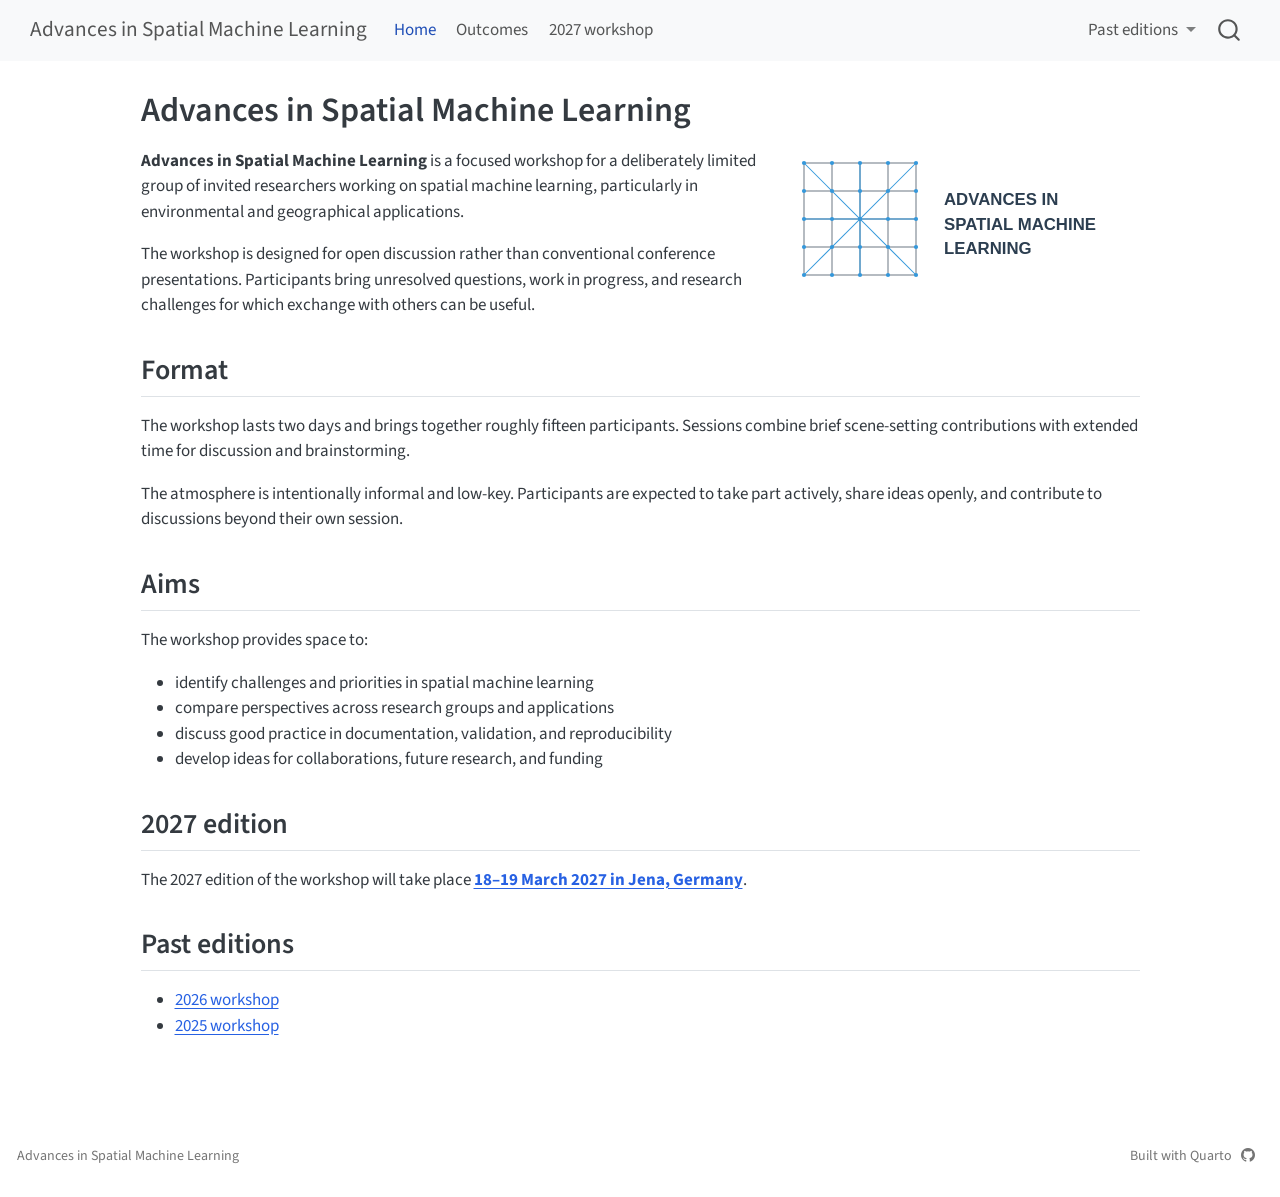
==== commit df6d5ade: "Built site for gh-pages" ====
--- a/index.html
+++ b/index.html
@@ -103,6 +103,10 @@
     <a class="nav-link" href="./outcomes.html"> 
 <span class="menu-text">Outcomes</span></a>
   </li>  
+  <li class="nav-item">
+    <a class="nav-link" href="./2027.qmd"> 
+<span class="menu-text">2027 workshop</span></a>
+  </li>  
 </ul>
             <ul class="navbar-nav navbar-nav-scroll ms-auto">
   <li class="nav-item dropdown ">
@@ -175,7 +179,7 @@
 </section>
 <section id="edition" class="level2">
 <h2 class="anchored" data-anchor-id="edition">2027 edition</h2>
-<p>The next edition is currently being prepared. Further information about the dates, location, program, participants, and organizers will be added when available.</p>
+<p>The 2027 edition of the workshop will take place <a href="2027.qmd"><strong>18–19 March 2027 in Jena, Germany</strong></a>.</p>
 </section>
 <section id="past-editions" class="level2">
 <h2 class="anchored" data-anchor-id="past-editions">Past editions</h2>
